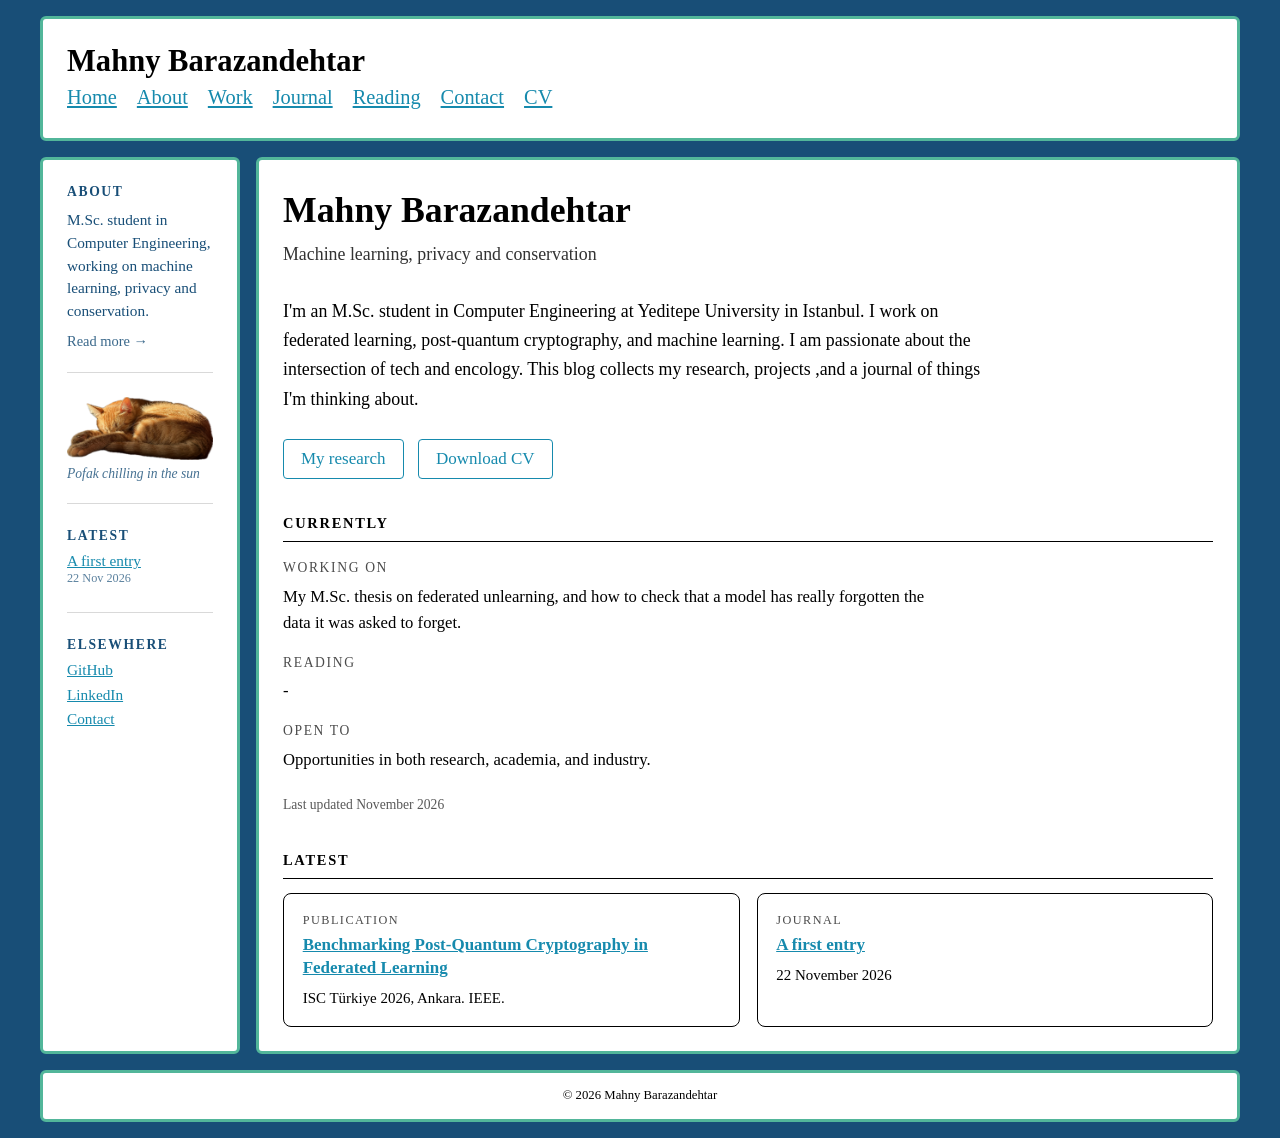
==== index.html @ 9182d576 "Personal Website v.0" ====
<!DOCTYPE html>
<html lang="en">
  <head>
    <title>Mahny Barazandehtar</title>
    <meta content="Research, projects and a journal on machine learning, privacy and conservation." name="description" />
    <meta charset="UTF-8">
    <meta name="viewport" content="width=device-width, initial-scale=1.0" />
    <link href="./style.css" rel="stylesheet" />
    <link rel="icon" href="images/favicon.png" type="image/png">
  </head>
  <body>
    <a href="#content" id="skip-to-content-link">Skip to content</a>

    <div class="layout">

      <header>
        <div class="header-content">
          <div class="header-title">Mahny Barazandehtar</div>
          <nav>
            <ul>
              <li><a href="index.html">Home</a></li>
              <li><a href="about.html">About</a></li>
              <li>
                <strong>Work</strong>
                <ul>
                  <li><a href="research.html">Research</a></li>
                  <li><a href="publications.html">Publications</a></li>
                  <li><a href="projects.html">Projects</a></li>
                </ul>
              </li>
              <li><a href="journal.html">Journal</a></li>
              <li><a href="reading.html">Reading</a></li>
              <li><a href="contact.html">Contact</a></li>
              <li><a href="assets/cv.pdf">CV</a></li>
            </ul>
          </nav>
        </div>
      </header>

      <aside class="left-sidebar">
<section>
  <a class="sidebar-about" href="about.html">
    <h2>About</h2>
    <p>M.Sc. student in Computer Engineering, working on machine learning, privacy and conservation.</p>
    <span class="more">Read more →</span>
  </a>
</section>

<section>
  <figure class="sidebar-photo">
    <img src="images/PofakInTheSun.png" alt="Pofak, an orange cat, asleep in the sun">
    <figcaption>Pofak chilling in the sun</figcaption>
  </figure>
</section>

<section>
  <h2>Latest</h2>
  <ul class="sidebar-list">
    <li>
      <a href="journal/first-entry.html">A first entry</a>
      <span class="date">22 Nov 2026</span>
    </li>
  </ul>
</section>

<section>
  <h2>Elsewhere</h2>
  <ul class="sidebar-list">
    <li><a href="https://github.com/mahnyb">GitHub</a></li>
    <li><a href="https://linkedin.com/in/mahnybarazandehtar">LinkedIn</a></li>
    <li><a href="contact.html">Contact</a></li>
  </ul>
</section>
      </aside>

      <main id="content"> 
<section class="home">
  <h1>Mahny Barazandehtar</h1>
  <p class="tagline">Machine learning, privacy and conservation</p>

  <p class="intro">I'm an M.Sc. student in Computer Engineering at Yeditepe University in Istanbul. I work on federated learning, post-quantum cryptography, and machine learning. I am passionate about the intersection of tech and encology. This blog collects my research, projects ,and a journal of things I'm thinking about.</p>

  <p class="buttons">
    <a class="button" href="research.html">My research</a>
    <a class="button" href="assets/cv.pdf">Download CV</a>
  </p>

  <!-- Will add a photo later
  <img class="home-photo" src="images/me.jpg" alt="Mahny Barazandehtar">
  -->
 
  <h2>Currently</h2>
  <dl class="now">
    <dt>Working on</dt>
    <dd>My M.Sc. thesis on federated unlearning, and how to check that a model has really forgotten the data it was asked to forget.</dd>

    <dt>Reading</dt>
    <dd>-</dd>

    <dt>Open to</dt>
    <dd>Opportunities in both research, academia, and industry.</dd>
  </dl>
  <p class="now-updated">Last updated November 2026</p>

  <h2>Latest</h2>
  <div class="grid">
    <div class="card">
      <p class="card-label">Publication</p>
      <h3><a href="publications.html">Benchmarking Post-Quantum Cryptography in Federated Learning</a></h3>
      <p>ISC Türkiye 2026, Ankara. IEEE.</p>
    </div>
    <div class="card">
      <p class="card-label">Journal</p>
      <h3><a href="journal/first-entry.html">A first entry</a></h3>
      <p>22 November 2026</p>
    </div>
  </div>
</section>
      </main>

      <footer>
        <div>© 2026 Mahny Barazandehtar</div>
      </footer>

    </div>
  </body>
</html>
---- style.css ----
/* VARIABLES */

:root {
  /* Background Colors: */
  --background-color: #184E77;
  --content-background-color: #ffffff;
  --sidebar-background-color: #ffffff;

  /* Text Colors: */
  --text-color: #000000;
  --sidebar-text-color: #184E77;
  --link-color: #168AAD;
  --link-color-hover: #1A759F;

  /* Text: */
  --font: Georgia, serif;
  --heading-font: Georgia, serif;
  --font-size: 17px;

  /* Other Settings: */
  --margin: 16px;
  --padding: 24px;
  --border: 3px solid #52B69A;
  --round-borders: 6px;
  --sidebar-width: 200px;
}

/* BASICS */
* {
  box-sizing: border-box;
}

body {
  display: flex;
  align-items: flex-start;
  justify-content: center;
  min-height: 100vh;
  font-size: var(--font-size);
  margin: 0;
  padding: var(--margin);
  color: var(--text-color);
  font-family: var(--font);
  line-height: 1.2;
  background: var(--background-color);
  background-image: url("");
  
}

::selection {
  background: rgba(0, 0, 0, 0.2);
}

mark {
  text-shadow: 1px 1px 4px var(--link-color);
  background-color: inherit;
  color: var(--text-color);
}

/* Links: */
a {
  text-decoration: underline;
}

a,
a:visited {
  color: var(--link-color);
}

a:hover,
a:focus {
  color: var(--link-color-hover);
  text-decoration: none;
}

/* LAYOUT */

.layout {
  width: 1200px;
  display: grid;
  grid-gap: var(--margin);
  grid-template: "header header" auto "leftSidebar main" auto "footer footer" auto / var(--sidebar-width) auto;
}

main {
  grid-area: main;
  overflow-y: auto;
  padding: var(--padding);
  background: var(--content-background-color);
  border: var(--border);
  border-radius: var(--round-borders);
}

/* HEADER */

header {
  grid-area: header;
  font-size: 1.2em;
  border: var(--border);
  border-radius: var(--round-borders);
  background: var(--content-background-color);
}

.header-content {
  padding: var(--padding);
}

.header-title {
  font-family: var(--heading-font);
  font-size: 1.5em;
  font-weight: bold;
}

.header-image img {
  width: 100%;
  height: auto;
}

/* SIDEBARS */


aside {
  grid-area: aside;
  border: var(--border);
  border-radius: var(--round-borders);
  overflow: hidden;
  background: var(--sidebar-background-color);
  padding: var(--padding);
  color: var(--sidebar-text-color);
}

.left-sidebar {
  grid-area: leftSidebar;
}

.right-sidebar {
  grid-area: rightSidebar;
}

.sidebar-title {
  font-weight: bold;
  font-size: 1.2em;
  font-family: var(--heading-font);
}

.sidebar-section:not(:last-child) {
  margin-bottom: 3em;
}

.sidebar-section ul,
.sidebar-section ol {
  padding-left: 1.5em;
}

.sidebar-section > *:not(p):not(ul):not(ol):not(blockquote) {
  margin-top: 10px;
}

/* Sidebar Blockquote: */

.sidebar-section blockquote {
  background: rgba(0, 0, 0, 0.1);
  padding: 15px;
  margin: 1em 0;
  border-radius: 10px;
  overflow: hidden;
}

.sidebar-section blockquote > *:first-child {
  margin-top: 0;
}

.sidebar-section blockquote > *:last-child {
  margin-bottom: 0;
}

/* Site Button: */

.site-button {
  display: flex;
  flex-direction: column;
  align-items: center;
}

.site-button textarea {
  font-family: monospace;
  font-size: 0.7em;
}

/* FOOTER */

footer {
  grid-area: footer;
  border: var(--border);
  border-radius: var(--round-borders);
  overflow: hidden;
  font-size: 0.75em;
  padding: 15px;
  background: var(--content-background-color);
  display: flex;
  justify-content: center;
}

footer a,
footer a:visited {
  color: var(--link-color);
}

footer a:hover,
footer a:focus {
  color: var(--link-color-hover);
}

/* NAVIGATION */

nav {
  margin-bottom: 3em;
}

nav .sidebar-title {
  margin-bottom: 0.5em;
}

nav ul {
  margin: 0 -5px;
  padding: 0;
  list-style: none;
  user-select: none;
}

nav ul li {
  margin-bottom: 0;
}

nav > ul li > a,
nav > ul li > strong {
  display: inline-block;
}

nav > ul li > a,
nav > ul li > details summary,
nav > ul li > strong {
  padding: 5px 10px;
}

nav > ul li > a.active,
nav > ul li > details.active summary {
  font-weight: bold;
}

nav ul summary {
  cursor: pointer;
}

nav ul ul li > a {
  padding-left: 30px;
}

/* NAVIGATION IN HEADER */

header nav {
  margin-bottom: 0;
}

header nav ul {
  display: flex;
  flex-wrap: wrap;
  margin: 0;
}

header nav ul li {
  position: relative;
}

header nav ul li:first-child > a {
  padding-left: 0;
}

header nav ul li:last-child > a {
  padding-right: 0;
}

/* Subnavigation (Drop-Down): */

header nav ul ul {
  background: var(--content-background-color);
  display: none;
  position: absolute;
  top: 100%;
  left: 10px;
  padding: 0.5em;
  z-index: 1;
  border: var(--border);
  min-width: 100%;
  box-shadow: 0px 1px 5px rgba(0,0,0,0.2);
}

header nav ul li:hover ul,
header nav ul li:focus-within ul {
  display: block;
}

header nav ul li strong {
  color: var(--link-color);
  text-decoration: underline;
  font-weight: normal;
}

header nav ul ul li a {
  display: block;
  padding-left: 0;
  padding-right: 0;
}

/* CONTENT */

main {
  line-height: 1.5;
}

main a,
main a:visited {
  color: var(--link-color);
}

main a:hover,
main a:focus {
  color: var(--link-color-hover);
  text-decoration-style: wavy;
}

main p,
main .image,
main .full-width-image,
main .two-columns {
  margin: 0.75em 0;
}

main ol,
main ul {
  margin: 0.5em 0;
  padding-left: 1.5em;
}

main ol li,
main ul li {
  margin-bottom: 0.2em;
  line-height: 1.3;
}

main ol {
  padding-left: 2em;
}

main blockquote {
  background: rgba(0, 0, 0, 0.1);
  padding: 15px;
  margin: 1em 0;
  border-radius: 10px;
}

main pre {
  margin: 1em 0 1.5em;
}

main code {
  text-transform: none;
}

main center {
  margin: 1em 0;
  padding: 0 1em;
}

main hr {
  border: 0;
  border-top: var(--border);
  margin: 1.5em 0;
}

/* HEADINGS: */

main h1,
main h2,
main h3,
main h4,
main h5,
main h6 {
  font-family: var(--heading-font);
  margin-bottom: 0;
  line-height: 1.5;
}

main h1:first-child,
main h2:first-child,
main h3:first-child,
main h4:first-child,
main h5:first-child,
main h6:first-child {
  margin-top: 0;
}

main h1 {
  font-size: 1.5em;
}

main h2 {
  font-size: 1.4em;
}

main h3 {
  font-size: 1.3em;
}

main h4 {
  font-size: 1.2em;
}

main h5 {
  font-size: 1.1em;
}

main h6 {
  font-size: 1em;
}

/* COLUMNS: */

.two-columns {
  display: flex;
}

.two-columns > * {
  flex: 1 1 0;
  margin: 0;
}

.two-columns > *:first-child {
  padding-right: 0.75em;
}

.two-columns > *:last-child {
  padding-left: 0.75em;
}

/* CONTENT IMAGES */

.image {
  display: block;
  width: auto;
  height: auto;
  max-width: 100%;
}

.full-width-image {
  display: block;
  width: 100%;
  height: auto;
}

.images {
  display: flex;
  width: calc(100% + 5px + 5px);
  margin-left: -5px;
  margin-right: -5px;
}

.images img {
  width: 100%;
  height: auto;
  padding: 5px;
  margin: 0;
  overflow: hidden;
}

/* ACCESSIBILITY */


#skip-to-content-link {
  position: fixed;
  top: 0;
  left: 0;
  display: inline-block;
  padding: 0.375rem 0.75rem;
  line-height: 1;
  font-size: 1.25rem;
  background-color: var(--content-background-color);
  color: var(--text-color);
  transform: translateY(-3rem);
  transition: transform 0.1s ease-in;
  z-index: 99999999999;
}

#skip-to-content-link:focus,
#skip-to-content-link:focus-within {
  transform: translateY(0);
}

/* MOBILE RESPONSIVE */

/* CSS Code for devices < 800px */
@media (max-width: 800px) {
  body {
    font-size: 14px;
  }

  .layout {
    width: 100%;
    grid-template: "header" auto  "main" auto "footer" auto / 1fr;
    
  }

  .left-sidebar { 
    display: none;
  }
  .right-sidebar { 
    display: none;
  }

  aside {
    border-bottom: 1px solid;
    padding: 9px;
    font-size: 0.9em;
  }

  
  nav {
    padding: 0;
  }

  nav > ul {
    padding-top: 0.5em;
  }

  nav > ul li > a,
  nav > ul li > details summary,
  nav > ul li > strong {
    padding: 0.5em;
  }

  main {
    max-height: none;
    padding: 15px;
  }

  .images {
    flex-wrap: wrap;
  }

  .images img {
    width: 100%;
  }

  #skip-to-content-link {
    font-size: 1rem;
  }
}

.pub {
  border-left: 3px solid currentColor;
  padding-left: 1em;
  margin: 1em 0 2em;
}
.pub-title {
  margin: 0 0 0.4em;
  line-height: 1.3;
}
.pub p {
  margin: 0.25em 0;
}
.pub-venue {
  opacity: 0.85;
}
.pub-links a {
  display: inline-block;
  border: 1px solid currentColor;
  border-radius: 4px;
  padding: 0.1em 0.7em;
  margin-top: 0.4em;
  text-decoration: none;
}


.about h1 {
  font-size: 1.9em;
  margin-bottom: 0.4em;
}
.about .lead {
  font-size: 1.05em;
  line-height: 1.6;
  margin-bottom: 2em;
}
.about h2 {
  font-size: 0.85em;
  text-transform: uppercase;
  letter-spacing: 0.12em;
  border-bottom: 1px solid currentColor;
  padding-bottom: 0.4em;
  margin: 2em 0 1em;
}
.about .entry {
  display: grid;
  grid-template-columns: 11em 1fr;
  gap: 1em;
  margin-bottom: 1.4em;
}
.about .entry-date {
  font-size: 0.85em;
  opacity: 0.75;
  padding-top: 0.2em;
}
.about .entry-body h3 {
  font-size: 1.05em;
  margin: 0;
}
.about .entry-body p {
  font-size: 0.92em;
  line-height: 1.55;
  margin: 0.3em 0 0;
}
.about .entry-body .entry-org {
  opacity: 0.8;
  margin-top: 0.1em;
}
.about .langs {
  font-size: 0.95em;
}
@media (max-width: 600px) {
  .about .entry {
    grid-template-columns: 1fr;
    gap: 0.2em;
  }
}


.projects h1 {
  font-size: 1.9em;
  margin-bottom: 0.4em;
}
.projects .lead {
  font-size: 1.05em;
  line-height: 1.6;
  margin-bottom: 2em;
}
.projects .project {
  display: grid;
  grid-template-columns: 5em 1fr;
  gap: 1em;
  padding-top: 1.4em;
  margin-bottom: 1.4em;
  border-top: 1px solid currentColor;
}
.projects .project-year {
  font-size: 0.85em;
  opacity: 0.75;
  padding-top: 0.25em;
}
.projects .project-body h3 {
  font-size: 1.1em;
  margin: 0 0 0.4em;
  line-height: 1.3;
}
.projects .project-body p {
  font-size: 0.92em;
  line-height: 1.55;
  margin: 0 0 0.8em;
}
.projects .tags {
  list-style: none;
  display: flex;
  flex-wrap: wrap;
  gap: 0.4em;
  margin: 0 0 0.8em;
  padding: 0;
}
.projects .tags li {
  font-size: 0.78em;
  border: 1px solid currentColor;
  border-radius: 999px;
  padding: 0.1em 0.8em;
  opacity: 0.8;
}
.projects .project-links {
  margin: 0;
}
@media (max-width: 600px) {
  .projects .project {
    grid-template-columns: 1fr;
    gap: 0.2em;
  }
}


.research h1 {
  font-size: 1.9em;
  margin-bottom: 0.4em;
}
.research .lead {
  font-size: 1.05em;
  line-height: 1.6;
  margin-bottom: 2em;
}
.research .area {
  border-top: 1px solid currentColor;
  padding-top: 1.2em;
  margin-bottom: 1.8em;
}
.research .area h2 {
  font-size: 1.15em;
  margin: 0 0 0.5em;
}
.research .area p {
  font-size: 0.95em;
  line-height: 1.6;
  margin: 0 0 0.8em;
}
.research .tags {
  list-style: none;
  display: flex;
  flex-wrap: wrap;
  gap: 0.4em;
  margin: 0 0 0.8em;
  padding: 0;
}
.research .tags li {
  font-size: 0.78em;
  border: 1px solid currentColor;
  border-radius: 999px;
  padding: 0.1em 0.8em;
  opacity: 0.8;
}
.research .area-links {
  margin: 0;
}

.reading h1 {
  font-size: 1.9em;
  margin-bottom: 0.4em;
}
.reading .lead {
  font-size: 1.05em;
  line-height: 1.6;
  margin-bottom: 2em;
}
.reading h2 {
  font-size: 0.85em;
  text-transform: uppercase;
  letter-spacing: 0.12em;
  border-bottom: 1px solid currentColor;
  padding-bottom: 0.4em;
  margin: 2em 0 1em;
}
.reading .book {
  margin-bottom: 1.2em;
}
.reading .book h3 {
  font-size: 1.05em;
  font-style: italic;
  margin: 0;
}
.reading .book-author {
  font-size: 0.9em;
  opacity: 0.8;
  margin: 0.1em 0 0;
}
.reading .book-note {
  font-size: 0.92em;
  line-height: 1.55;
  margin: 0.4em 0 0;
}

.journal h1 {
  font-size: 1.9em;
  margin-bottom: 0.4em;
}
.journal .lead {
  font-size: 1.05em;
  line-height: 1.6;
  margin-bottom: 2em;
}
.journal .post {
  display: grid;
  grid-template-columns: 8em 1fr;
  gap: 1em;
  padding-top: 1.2em;
  margin-bottom: 1.6em;
  border-top: 1px solid currentColor;
}
.journal .post-date {
  font-size: 0.85em;
  opacity: 0.75;
  padding-top: 0.3em;
}
.journal .post-body h2 {
  font-size: 1.15em;
  margin: 0 0 0.4em;
  line-height: 1.3;
}
.journal .post-body p {
  font-size: 0.95em;
  line-height: 1.55;
  margin: 0 0 0.7em;
}
.journal .tags {
  list-style: none;
  display: flex;
  flex-wrap: wrap;
  gap: 0.4em;
  margin: 0;
  padding: 0;
}
.journal .tags li {
  font-size: 0.78em;
  border: 1px solid currentColor;
  border-radius: 999px;
  padding: 0.1em 0.8em;
  opacity: 0.8;
}
@media (max-width: 600px) {
  .journal .post {
    grid-template-columns: 1fr;
    gap: 0.2em;
  }
}

.contact h1 {
  font-size: 1.9em;
  margin-bottom: 0.4em;
}
.contact .lead {
  font-size: 1.05em;
  line-height: 1.6;
  margin-bottom: 2em;
}
.contact .contact-row {
  display: grid;
  grid-template-columns: 8em 1fr;
  gap: 1em;
  padding: 0.9em 0;
  border-top: 1px solid currentColor;
}
.contact .contact-row:last-child {
  border-bottom: 1px solid currentColor;
}
.contact .contact-label {
  font-size: 0.85em;
  text-transform: uppercase;
  letter-spacing: 0.12em;
  opacity: 0.75;
  padding-top: 0.15em;
}
.contact .contact-value {
  font-size: 0.98em;
}
@media (max-width: 600px) {
  .contact .contact-row {
    grid-template-columns: 1fr;
    gap: 0.2em;
  }
}


.home h1 {
  font-size: 2.1em;
  margin-bottom: 0.1em;
}
.home .tagline {
  font-size: 1.05em;
  opacity: 0.8;
  margin: 0 0 1.6em;
}
.home .intro {
  font-size: 1.05em;
  line-height: 1.65;
  max-width: 40em;
  margin-bottom: 1.4em;
}
.home .buttons a {
  display: inline-block;
  border: 1px solid currentColor;
  border-radius: 4px;
  padding: 0.35em 1em;
  margin-right: 0.6em;
  text-decoration: none;
}
.home h2 {
  font-size: 0.85em;
  text-transform: uppercase;
  letter-spacing: 0.12em;
  border-bottom: 1px solid currentColor;
  padding-bottom: 0.4em;
  margin: 2.4em 0 1em;
}
.home .grid {
  display: grid;
  grid-template-columns: repeat(auto-fit, minmax(14em, 1fr));
  gap: 1em;
}
.home .card {
  border: 1px solid currentColor;
  border-radius: 8px;
  padding: 1em 1.1em;
}
.home .card h3 {
  font-size: 1em;
  line-height: 1.35;
  margin: 0 0 0.4em;
}
.home .card p {
  font-size: 0.88em;
  line-height: 1.5;
  margin: 0;
}
.home .card .card-label {
  font-size: 0.72em;
  text-transform: uppercase;
  letter-spacing: 0.12em;
  opacity: 0.7;
  margin-bottom: 0.4em;
}
.home .home-photo {
  float: right;
  max-width: 14em;
  border-radius: 8px;
  margin: 0 0 1em 1.5em;
}

.home .now {
  margin: 0;
}
.home .now dt {
  font-size: 0.8em;
  text-transform: uppercase;
  letter-spacing: 0.12em;
  opacity: 0.7;
  margin-top: 1.2em;
}
.home .now dd {
  margin: 0.3em 0 0;
  font-size: 0.98em;
  line-height: 1.6;
  max-width: 40em;
}
.home .now-updated {
  font-size: 0.8em;
  opacity: 0.65;
  margin-top: 1.6em;
}

.left-sidebar section {
  margin: 0 0 1.4em;
  padding-bottom: 1.2em;
  border-bottom: 1px solid rgba(0, 0, 0, 0.15);
}
.left-sidebar section:last-child {
  border-bottom: none;
}
.left-sidebar h2 {
  font-size: 0.8em;
  text-transform: uppercase;
  letter-spacing: 0.12em;
  margin: 0 0 0.6em;
}
.left-sidebar p {
  font-size: 0.9em;
  line-height: 1.5;
  margin: 0 0 0.5em;
}
.left-sidebar .sidebar-about {
  display: block;
  color: inherit;
  text-decoration: none;
}
.left-sidebar .sidebar-about:hover h2,
.left-sidebar .sidebar-about:hover .more {
  text-decoration: underline;
}
.left-sidebar .more {
  font-size: 0.85em;
  opacity: 0.85;
}
.left-sidebar .sidebar-photo {
  margin: 0;
}
.left-sidebar .sidebar-photo img {
  display: block;
  width: 100%;
  height: auto;
  border-radius: 8px;
}
.left-sidebar .sidebar-photo figcaption {
  font-size: 0.8em;
  font-style: italic;
  opacity: 0.8;
  margin-top: 0.5em;
}
.left-sidebar .sidebar-list {
  list-style: none;
  margin: 0;
  padding: 0;
  font-size: 0.9em;
}
.left-sidebar .sidebar-list li {
  margin-bottom: 0.4em;
}
.left-sidebar .date {
  display: block;
  font-size: 0.8em;
  opacity: 0.7;
}
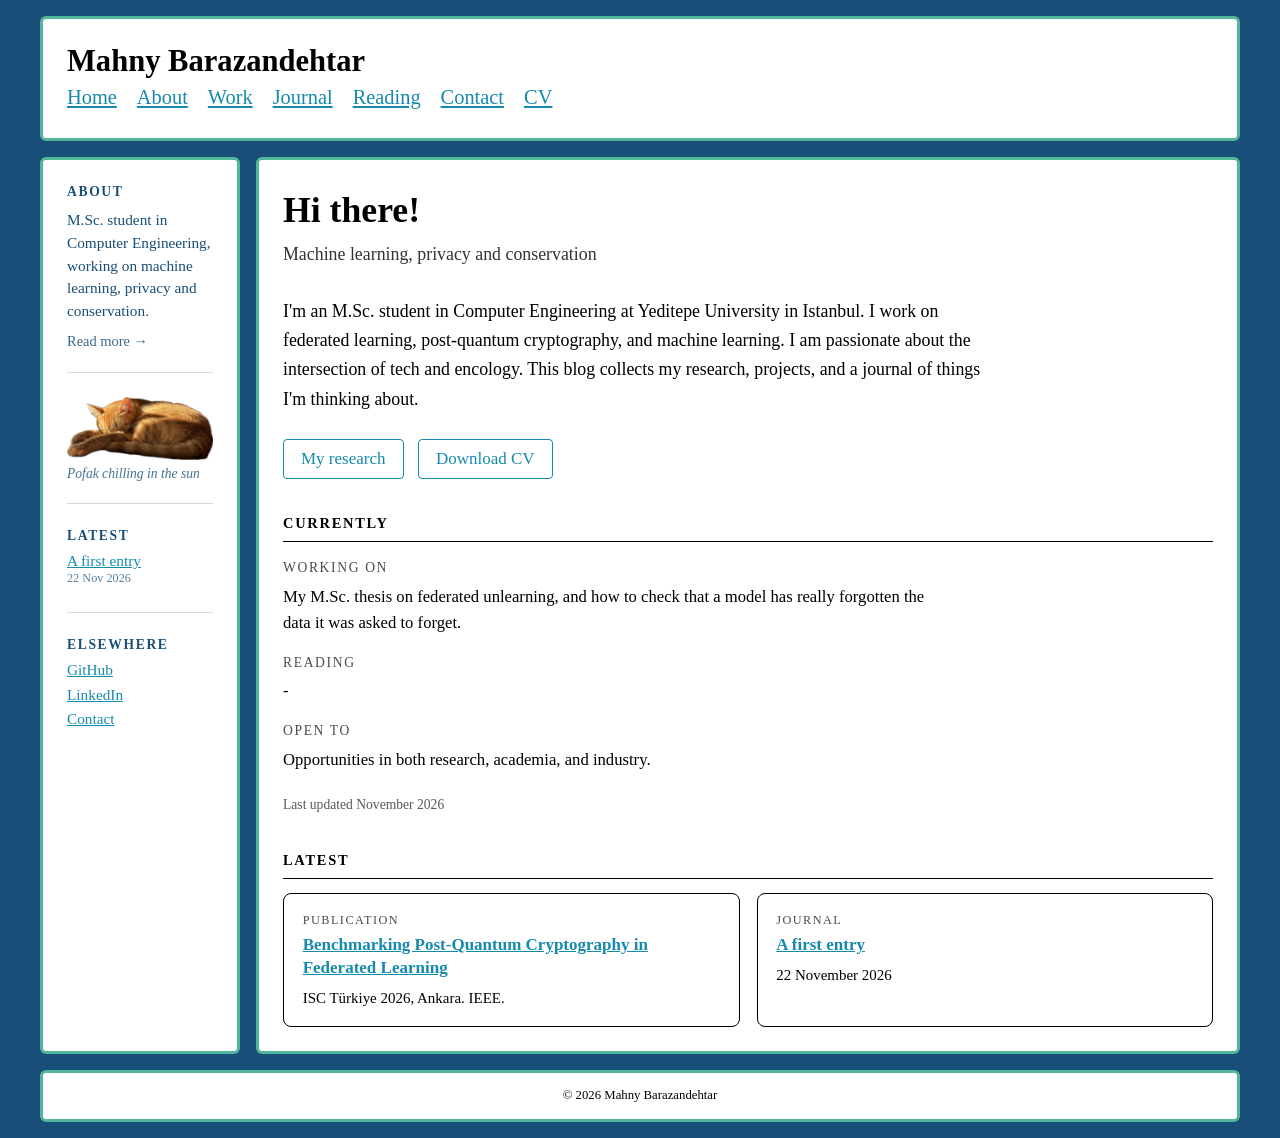
==== commit 4aaba0ad: "Updated Contacts and Homepage" ====
--- a/index.html
+++ b/index.html
@@ -75,10 +75,10 @@
 
       <main id="content"> 
 <section class="home">
-  <h1>Mahny Barazandehtar</h1>
+  <h1>Hi there!</h1>
   <p class="tagline">Machine learning, privacy and conservation</p>
 
-  <p class="intro">I'm an M.Sc. student in Computer Engineering at Yeditepe University in Istanbul. I work on federated learning, post-quantum cryptography, and machine learning. I am passionate about the intersection of tech and encology. This blog collects my research, projects ,and a journal of things I'm thinking about.</p>
+  <p class="intro">I'm an M.Sc. student in Computer Engineering at Yeditepe University in Istanbul. I work on federated learning, post-quantum cryptography, and machine learning. I am passionate about the intersection of tech and encology. This blog collects my research, projects, and a journal of things I'm thinking about.</p>
 
   <p class="buttons">
     <a class="button" href="research.html">My research</a>
--- a/style.css
+++ b/style.css
@@ -834,7 +834,7 @@
 }
 .contact .contact-row {
   display: grid;
-  grid-template-columns: 8em 1fr;
+  grid-template-columns: 12em 1fr;
   gap: 1em;
   padding: 0.9em 0;
   border-top: 1px solid currentColor;
